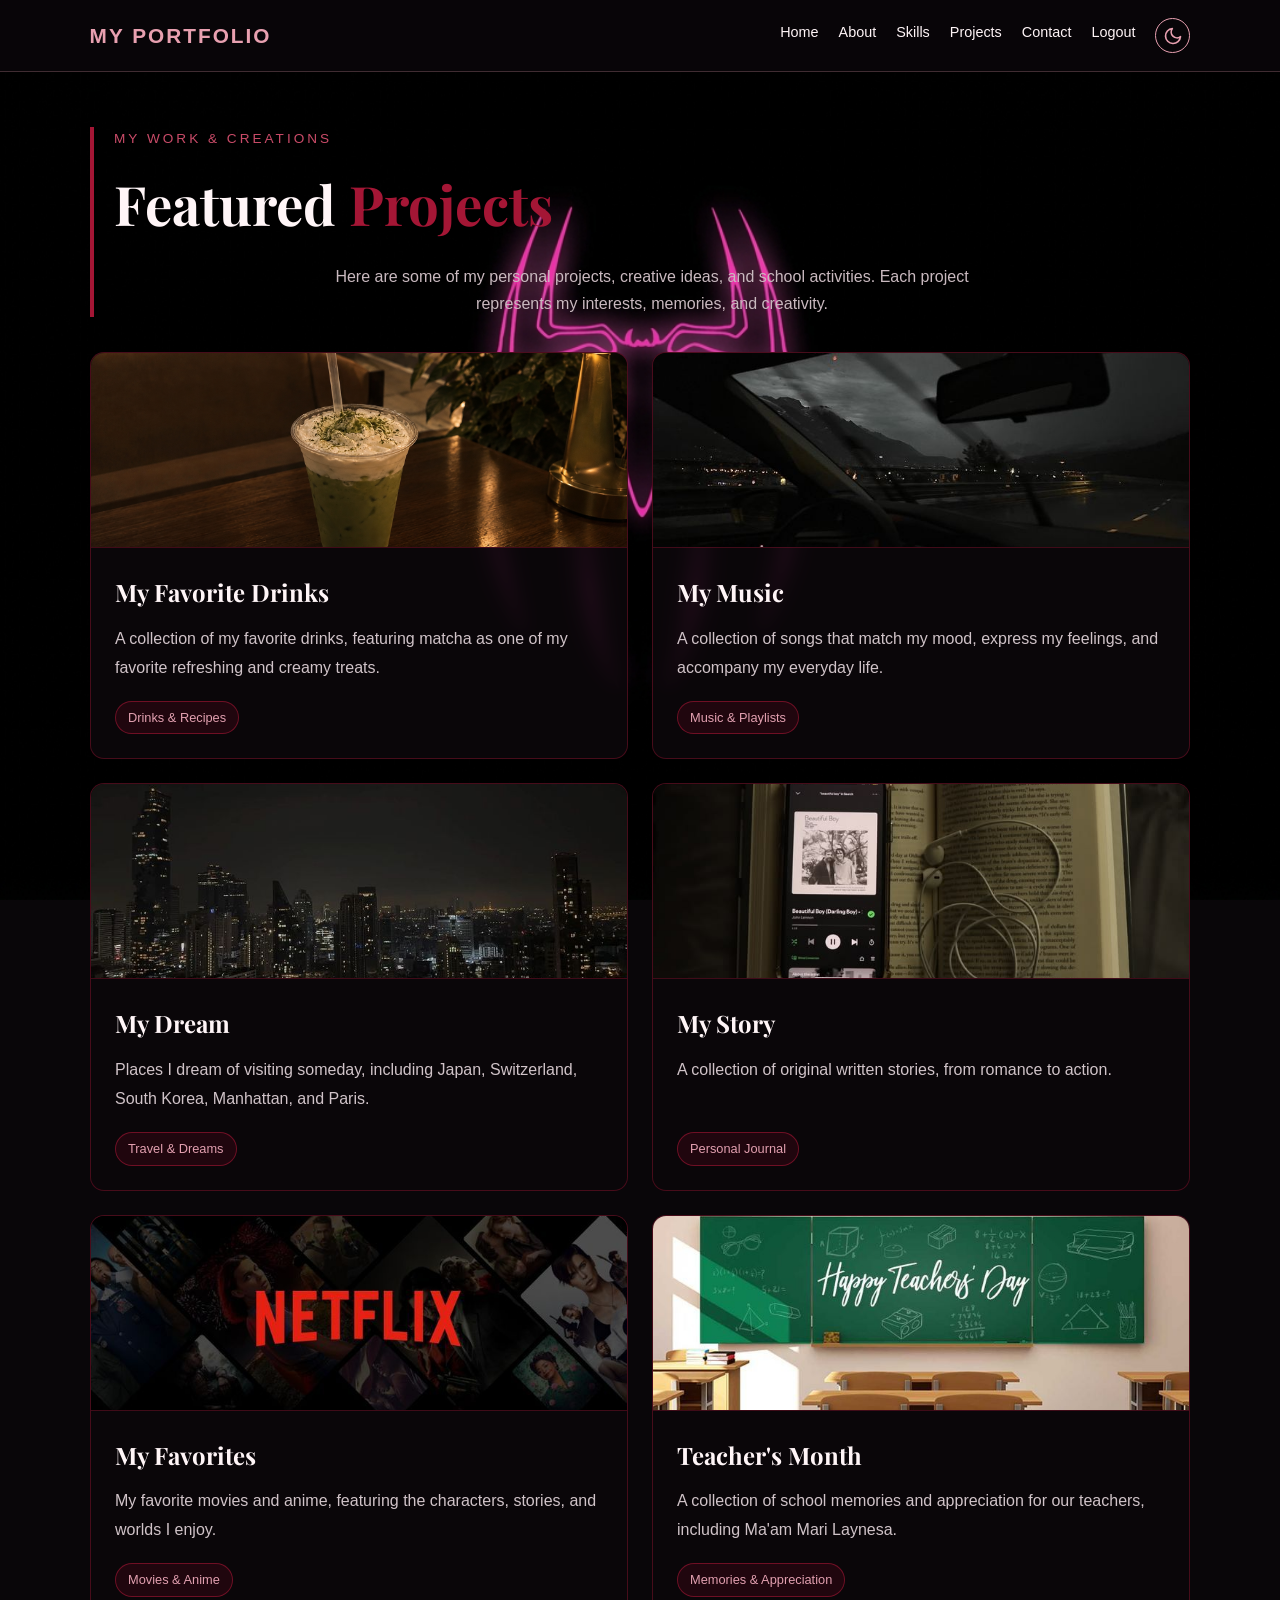
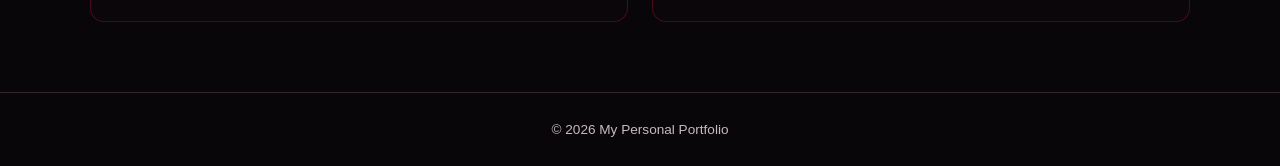
==== projects.html @ 35948d89 "Add files via upload" ====
<!DOCTYPE html>
<html lang="en">
<head>
    <meta charset="UTF-8">
    <meta name="viewport" content="width=device-width, initial-scale=1.0">
    <title>My Projects | My Portfolio</title>
    <link rel="preconnect" href="https://fonts.googleapis.com">
    <link href="https://fonts.googleapis.com/css2?family=Playfair+Display:wght@400;500;600;700&display=swap" rel="stylesheet">
    <link rel="stylesheet" href="style.css">
</head>
<body>
<header>
    <nav class="navbar">
        <a href="home.html" class="logo">MY PORTFOLIO</a>
        <ul class="nav-links">
            <li><a href="home.html">Home</a></li>
            <li><a href="about.html">About</a></li>
            <li><a href="skills.html">Skills</a></li>
            <li><a href="projects.html" class="active">Projects</a></li>
            <li><a href="contact.html">Contact</a></li>
            <li><a href="index.html" class="logout-btn">Logout</a></li>
            <li>
                <button id="theme-toggle" class="theme-toggle" aria-label="Toggle Theme">
                    <svg id="moon-icon" xmlns="http://www.w3.org/2000/svg" width="20" height="20" viewBox="0 0 24 24" fill="none" stroke="currentColor" stroke-width="2" stroke-linecap="round" stroke-linejoin="round">
                        <path d="M21 12.79A9 9 0 1 1 11.21 3 7 7 0 0 0 21 12.79z"></path>
                    </svg>
                    <svg id="sun-icon" xmlns="http://www.w3.org/2000/svg" width="20" height="20" viewBox="0 0 24 24" fill="none" stroke="currentColor" stroke-width="2" stroke-linecap="round" stroke-linejoin="round" style="display: none;">
                        <circle cx="12" cy="12" r="5"></circle>
                        <line x1="12" y1="1" x2="12" y2="3"></line>
                        <line x1="12" y1="21" x2="12" y2="23"></line>
                        <line x1="4.22" y1="4.22" x2="5.64" y2="5.64"></line>
                        <line x1="18.36" y1="18.36" x2="19.78" y2="19.78"></line>
                        <line x1="1" y1="12" x2="3" y2="12"></line>
                        <line x1="21" y1="12" x2="23" y2="12"></line>
                        <line x1="4.22" y1="19.78" x2="5.64" y2="18.36"></line>
                        <line x1="18.36" y1="5.64" x2="19.78" y2="4.22"></line>
                    </svg>
                </button>
            </li>
        </ul>
    </nav>
</header>

<main class="page-content">
    <section class="projects-section" id="projects-top">
        <div class="projects-header">
            <p class="welcome-text">MY WORK & CREATIONS</p>
            <h1>Featured <span>Projects</span></h1>
            <p class="section-description">
                Here are some of my personal projects, creative ideas,
                and school activities. Each project represents my
                interests, memories, and creativity.
            </p>
        </div>

        <div class="projects-grid">
            <article class="project-card">
                <div class="project-image">
                    <img src="matcha.jpg" alt="Matcha Frappe Shake">
                </div>
                <div class="project-info">
                    <h2>My Favorite Drinks</h2>
                    <p>
                        A collection of my favorite drinks, featuring matcha
                        as one of my favorite refreshing and creamy treats.
                    </p>
                    <a href="https://dyanne-brtz.github.io/1st-project-ITE/" class="project-category" target="_blank">Drinks & Recipes</a>
                </div>
            </article>

            <article class="project-card">
                <div class="project-image">
                    <img src="night-drive.jpg" alt="My Music Playlist">
                </div>
                <div class="project-info">
                    <h2>My Music</h2>
                    <p>
                        A collection of songs that match my mood,
                        express my feelings, and accompany my everyday life.
                    </p>
                    <a href="https://dyanne-brtz.github.io/2nd-Project-ITE/" class="project-category" target="_blank">Music & Playlists</a>
                </div>
            </article>

            <article class="project-card">
                <div class="project-image">
                    <img src="dream-cover.jpg" alt="My Dream">
                </div>
                <div class="project-info">
                    <h2>My Dream</h2>
                    <p>
                        Places I dream of visiting someday, including
                        Japan, Switzerland, South Korea, Manhattan, and Paris.
                    </p>
                    <a href="https://dyanne-brtz.github.io/3rd-Project-ITE/" class="project-category" target="_blank">Travel & Dreams</a>
                </div>
            </article>

            <article class="project-card">
                <div class="project-image">
                    <img src="mystory-cover.jpg" alt="My Story Cover">
                </div>
                <div class="project-info">
                    <h2>My Story</h2>
                    <p>
                        A collection of original written stories, 
                        from romance to action.
                    </p>
                    <a href="https://dyanne-brtz.github.io/4th-Project-ITE/" class="project-category" target="_blank">Personal Journal</a>
                </div>
            </article>

            <article class="project-card">
                <div class="project-image">
                    <img src="my favorites.jpg" alt="My Favorites">
                </div>
                <div class="project-info">
                    <h2>My Favorites</h2>
                    <p>
                        My favorite movies and anime, featuring the
                        characters, stories, and worlds I enjoy.
                    </p>
                    <a href="https://dyanne-brtz.github.io/5th-Project-ITE/" class="project-category" target="_blank">Movies & Anime</a>
                </div>
            </article>

            <article class="project-card">
                <div class="project-image">
                    <img src="teachers month.jpg" alt="Teacher's Month">
                </div>
                <div class="project-info">
                    <h2>Teacher's Month</h2>
                    <p>
                        A collection of school memories and appreciation
                        for our teachers, including Ma'am Mari Laynesa.
                    </p>
                    <a href="https://dyanne-brtz.github.io/6th-Project-ITE/" class="project-category" target="_blank">Memories & Appreciation</a>
                </div>
            </article>
        </div>
    </section>
</main>

<footer>
    <p>© 2026 My Personal Portfolio</p>
</footer>
<script src="theme.js"></script>
</body>
</html>
---- style.css ----
* {
    margin: 0;
    padding: 0;
    box-sizing: border-box;
}

:root {
    --black: #090609;
    --dark-red: #650b20;
    --red: #a41635;
    --pink: #e8a0b0;
    --white: #fff5f7;
    --muted: #c9b9bf;
    --glass: rgba(15, 7, 12, 0.82);
}

html { scroll-behavior: smooth; }

body {
    min-height: 100vh;
    font-family: Arial, Helvetica, sans-serif;
    color: var(--white);
    background-color: var(--black);
    background-image: url("background-dark.jpg");
    background-position: center;
    background-size: cover;
    background-attachment: fixed;
    line-height: 1.7;
}

body.pin-page {
    background-image:
        linear-gradient(rgba(9, 6, 9, 0.45), rgba(9, 6, 9, 0.70)),
        url("pin-bg.jpg");
    background-position: center;
    background-size: cover;
    background-repeat: no-repeat;
    background-attachment: fixed;
}

a { color: var(--pink); text-decoration: none; transition: 0.3s ease; }
a:hover { color: white; }
button, input { font: inherit; }

.navbar {
    width: 100%;
    padding: 18px 7%;
    display: flex;
    justify-content: space-between;
    align-items: center;
    flex-wrap: wrap;
    gap: 15px;
    background: rgba(9, 6, 9, 0.92);
    border-bottom: 1px solid rgba(232, 160, 176, 0.25);
}

.logo { color: var(--pink); font-size: 1.3rem; font-weight: bold; letter-spacing: 2px; }
.nav-links { display: flex; flex-wrap: wrap; gap: 20px; list-style: none; }
.nav-links a { color: var(--white); font-size: 0.9rem; }
.nav-links a:hover { color: var(--pink); }

section, .page-section { width: min(1100px, 88%); margin: 0 auto; padding: 75px 0; }
.section-title { margin-bottom: 12px; color: var(--pink); font-size: clamp(2rem, 5vw, 3rem); text-align: center; }
.section-description { max-width: 700px; margin: 0 auto 35px; color: var(--muted); text-align: center; }
.small-title { color: var(--pink); font-size: 0.8rem; letter-spacing: 4px; text-transform: uppercase; }
.highlight { color: var(--pink); }

.pin-container { min-height: 100vh; display: flex; justify-content: center; align-items: center; padding: 25px; }
.pin-card {
    width: 100%; max-width: 430px; padding: 45px 35px; text-align: center;
    background: var(--glass); border: 1px solid rgba(232, 160, 176, 0.45);
    border-radius: 20px; box-shadow: 0 0 35px rgba(164, 22, 53, 0.25); backdrop-filter: blur(12px);
}
.pin-card h1 { margin: 15px 0; font-size: clamp(2rem, 6vw, 2.7rem); line-height: 1.2; }
.description { margin-bottom: 25px; color: var(--muted); }
#pin-form { display: flex; flex-direction: column; gap: 12px; }
#pin-form label { text-align: left; font-size: 0.9rem; }
#pin-input {
    width: 100%; padding: 13px; color: white; text-align: center; letter-spacing: 12px;
    background: rgba(255, 255, 255, 0.06); border: 1px solid var(--dark-red); border-radius: 10px; outline: none;
}
#pin-input:focus { border-color: var(--pink); }
#unlock-button, .btn {
    display: inline-block; padding: 12px 22px; color: white; background: var(--dark-red);
    border: 1px solid var(--red); border-radius: 8px; cursor: pointer; transition: 0.3s ease;
}
#unlock-button:hover, .btn:hover { background: var(--red); transform: translateY(-2px); }
#pin-message { min-height: 24px; color: var(--pink); font-size: 0.9rem; }
.footer-text { margin-top: 25px; color: var(--muted); font-size: 0.7rem; letter-spacing: 2px; }

.hero { min-height: 85vh; display: flex; justify-content: center; align-items: center; gap: 45px; }
.hero-content { flex: 1; }
.hero h1 { margin: 15px 0; font-family: 'Playfair Display', Georgia, serif; font-size: clamp(2rem, 4vw, 3.4rem); font-weight: 600; line-height: 1.2; letter-spacing: 0.5px; }
.hero h2 { font-family: 'Playfair Display', serif; font-size: 1.3rem; font-weight: 500; color: var(--pink); margin-bottom: 18px; }
.hero p { max-width: 600px; color: var(--muted); }
.hero-buttons { display: flex; flex-wrap: wrap; gap: 15px; margin-top: 25px; }
.hero-image, .media-placeholder {
    min-height: 280px; display: flex; flex: 1; justify-content: center; align-items: center;
    padding: 25px; color: var(--pink); text-align: center; background: var(--glass);
    border: 1px solid rgba(232, 160, 176, 0.35); border-radius: 18px;
}
.hero-media { flex: 1; display: flex; justify-content: center; align-items: center; }
.profile-image {
    width: 100%; max-width: 350px; height: 400px; object-fit: cover; object-position: center;
    border-radius: 18px; border: 2px solid var(--pink); box-shadow: 0 0 25px rgba(164, 22, 53, 0.35);
}
.verse-wrapper { width: 100%; margin-top: 50px; }
.verse-card {
    background: var(--glass); border: 1px solid rgba(232, 160, 176, 0.22);
    border-radius: 12px; padding: 25px 35px; text-align: center; backdrop-filter: blur(8px); width: 100%;
}
.verse-text { font-family: 'Playfair Display', Georgia, serif; font-size: 1.05rem; font-style: italic; color: var(--white); line-height: 1.7; margin-bottom: 12px; }
.verse-ref { color: var(--pink); font-size: 0.9rem; font-weight: bold; letter-spacing: 1px; text-align: right; }

.card-grid { display: grid; grid-template-columns: repeat(3, minmax(0, 1fr)); gap: 22px; margin-top: 30px; }
.card, .info-card, .contact-card, .project-card {
    padding: 25px; background: var(--glass); border: 1px solid rgba(232, 160, 176, 0.22);
    border-radius: 15px; transition: 0.3s ease; backdrop-filter: blur(8px);
}
.card:hover, .info-card:hover, .contact-card:hover, .project-card:hover {
    border-color: var(--pink); transform: translateY(-5px); box-shadow: 0 10px 25px rgba(164, 22, 53, 0.15);
}
.card h2, .info-card h2, .contact-card h2, .project-card h2 { margin-bottom: 12px; color: var(--pink); }
.card p, .info-card p, .contact-card p, .project-card p { color: var(--muted); }
.skill-card { text-align: center; }
.skill-card h2 { font-size: 1.2rem; }

.about-section { width: min(1100px, 90%); margin: 0 auto; padding: 55px 0 70px; }
.about-header { margin-bottom: 32px; padding-left: 20px; border-left: 4px solid #a41635; }
.about-header .welcome-text { color: #c94b68; font-size: 0.85rem; letter-spacing: 3px; margin-bottom: 8px; }
.about-header h1 { font-family: 'Playfair Display', serif; color: #fff5f7; font-size: clamp(2.5rem, 5vw, 3.5rem); margin: 0 0 12px; }
.about-header h1 span { color: #a41635; }
.about-intro { max-width: 750px; color: #d0c3c8; line-height: 1.9; }
.about-grid { display: grid; grid-template-columns: repeat(2, minmax(0, 1fr)); gap: 22px; }
.about-card {
    padding: 28px; background: rgba(12, 7, 10, 0.88); border: 1px solid rgba(164, 22, 53, 0.45);
    border-radius: 14px; box-shadow: 0 8px 25px rgba(0, 0, 0, 0.18); transition: transform 0.25s ease, border-color 0.25s ease;
}
.about-card:hover { transform: translateY(-4px); border-color: #a41635; }
.about-card h2 { color: #c94b68; font-size: 1.25rem; margin: 0 0 16px; }
.about-card p { color: #d0c3c8; font-size: 0.98rem; line-height: 1.9; margin: 8px 0; }
.about-card strong { color: #fff5f7; }
.goals-card { grid-column: 1 / -1; }

.skills-page > .small-title { text-align: center; }
.skills-page .section-title { font-family: 'Playfair Display', Georgia, serif; font-size: clamp(2.2rem, 5vw, 3.2rem); letter-spacing: 1px; margin-top: 10px; }
.skills-page .section-description { max-width: 600px; }
.skills-grid { gap: 24px; }
.skills-grid .skill-card {
    position: relative; text-align: left; min-height: 235px; padding: 30px 25px;
    background: rgba(18, 8, 14, 0.82); border: 1px solid rgba(232, 160, 176, 0.3);
    border-radius: 18px; backdrop-filter: blur(12px); transition: transform 0.3s ease, border-color 0.3s ease, box-shadow 0.3s ease;
}
.skills-grid .skill-card:hover { transform: translateY(-7px); border-color: var(--pink); box-shadow: 0 10px 30px rgba(164, 22, 53, 0.25); }
.skill-icon {
    display: inline-flex; align-items: center; justify-content: center; width: 45px; height: 45px;
    margin-bottom: 20px; color: var(--pink); font-size: 1.5rem;
    background: rgba(164, 22, 53, 0.16); border: 1px solid rgba(232, 160, 176, 0.35); border-radius: 14px;
}
.skills-grid .skill-card h2 { font-family: 'Playfair Display', Georgia, serif; font-size: 1.3rem; margin-bottom: 8px; }
.skills-grid .skill-card p { font-size: 0.92rem; line-height: 1.7; }
.skill-tag {
    display: inline-block; margin-top: 18px; padding: 5px 11px; color: var(--pink);
    font-size: 0.75rem; border: 1px solid rgba(232, 160, 176, 0.3); border-radius: 30px; background: rgba(164, 22, 53, 0.12);
}

.projects-section { width: min(1100px, 90%); margin: 0 auto; padding: 55px 0 70px; }
.projects-header { margin-bottom: 32px; padding-left: 20px; border-left: 4px solid #a41635; }
.projects-header .welcome-text { color: #c94b68; font-size: 0.85rem; letter-spacing: 3px; margin-bottom: 8px; }
.projects-header h1 { font-family: 'Playfair Display', serif; color: #fff5f7; font-size: clamp(2.3rem, 5vw, 3.4rem); margin: 0 0 12px; }
.projects-header h1 span { color: #a41635; }
.projects-grid { display: grid; grid-template-columns: repeat(2, minmax(0, 1fr)); gap: 24px; align-items: stretch; }
.projects-grid .project-card {
    display: flex; flex-direction: column; min-width: 0; padding: 0; overflow: hidden;
    background: rgba(12, 7, 10, 0.90); border: 1px solid rgba(164, 22, 53, 0.4); border-radius: 14px;
}
.projects-grid .project-card .project-image {
    width: 100%; height: 195px; min-height: 0; margin: 0; padding: 0;
    overflow: hidden; border: none; border-bottom: 1px solid rgba(164, 22, 53, 0.35); border-radius: 0;
}
.projects-grid .project-card .project-image img { display: block; width: 100%; height: 100%; object-fit: cover; }
.projects-grid .project-info { padding: 24px; display: flex; flex-direction: column; flex-grow: 1; }
.projects-grid .project-info h2 { margin-bottom: 12px; color: #fff5f7; font-family: 'Playfair Display', Georgia, serif; }
.projects-grid .project-info > p:not(.project-category) { margin-bottom: 18px; color: #d0c3c8; line-height: 1.8; flex-grow: 1; }
.projects-grid .project-info .project-category {
    display: inline-block; padding: 5px 12px; color: #e2a0b0; font-size: 0.8rem;
    background: rgba(101, 11, 32, 0.25); border: 1px solid rgba(164, 22, 53, 0.6);
    border-radius: 20px; align-self: flex-start; margin-bottom: 0; transition: 0.3s;
}
.projects-grid .project-info .project-category:hover { background: #a41635; color: #fff; }

.contact-card { max-width: 650px; margin: 30px auto 0; text-align: center; }
.contact-label { margin-top: 20px; color: var(--pink) !important; font-weight: bold; }

footer {
    padding: 25px 15px; color: var(--muted); text-align: center;
    background: rgba(9, 6, 9, 0.85); border-top: 1px solid rgba(232, 160, 176, 0.2); font-size: 0.85rem;
}

.theme-toggle {
    background: transparent; border: 1px solid var(--pink); color: var(--pink);
    width: 35px; height: 35px; border-radius: 50%; cursor: pointer;
    display: flex; align-items: center; justify-content: center; font-size: 1.2rem; transition: 0.3s ease;
}
.theme-toggle:hover { background: var(--pink); color: var(--black); transform: scale(1.1); }

@media (max-width: 800px) {
    .navbar { justify-content: center; text-align: center; }
    .nav-links { justify-content: center; gap: 12px; }
    .hero { flex-direction: column; text-align: center; }
    .hero-buttons { justify-content: center; }
    .card-grid { grid-template-columns: repeat(2, minmax(0, 1fr)); }
    .about-content { grid-template-columns: 1fr; }
}

@media (max-width: 700px) {
    .about-section { padding: 35px 0 50px; }
    .about-grid { grid-template-columns: 1fr; gap: 16px; }
    .about-card { padding: 22px; }
    .goals-card { grid-column: auto; }
    .projects-section { padding: 35px 0 50px; }
    .projects-grid { grid-template-columns: 1fr; gap: 18px; }
}

@media (max-width: 520px) {
    section, .page-section { width: 90%; padding: 50px 0; }
    .card-grid { grid-template-columns: 1fr; }
    .pin-card { padding: 35px 22px; }
    .nav-links { gap: 10px; }
    .nav-links a { font-size: 0.8rem; }
}

body.light-mode {
    background-color: #f4f4f9 !important;
    color: #1a1a1a !important;
    background-image: url("background-light.jpg") !important;
    background-position: center !important;
    background-size: cover !important;
    background-attachment: fixed !important;
}

body.light-mode .navbar {
    background: rgba(255, 255, 255, 0.95) !important;
    border-bottom: 1px solid rgba(164, 22, 53, 0.2) !important;
}

body.light-mode footer {
    background: rgba(255, 255, 255, 0.95) !important;
    color: #555 !important;
    border-top: 1px solid rgba(164, 22, 53, 0.2) !important;
}

body.light-mode .logo,
body.light-mode .nav-links a,
body.light-mode .logout-btn {
    color: #a41635 !important;
}

body.light-mode .theme-toggle {
    background: rgba(255, 255, 255, 0.7);
    color: #a41635;
}

body.light-mode .hero h1,
body.light-mode .hero h2,
body.light-mode .welcome-text,
body.light-mode .verse-text,
body.light-mode .intro,
body.light-mode .pin-card h1,
body.light-mode .about-header h1,
body.light-mode .projects-header h1 {
    color: #1a1a1a !important;
}

body.light-mode .hero h1 span,
body.light-mode .about-header h1 span,
body.light-mode .projects-header h1 span {
    color: #a41635 !important;
}

body.light-mode .section-description,
body.light-mode .description,
body.light-mode .about-intro,
body.light-mode .footer-text,
body.light-mode .small-title {
    color: #555 !important;
}

body.light-mode .pin-card,
body.light-mode .verse-card,
body.light-mode .card,
body.light-mode .info-card,
body.light-mode .contact-card,
body.light-mode .project-card,
body.light-mode .about-card,
body.light-mode .hero-image,
body.light-mode .media-placeholder {
    background: rgba(255, 255, 255, 0.95) !important;
    border: 1px solid rgba(164, 22, 53, 0.3) !important;
    box-shadow: 0 5px 15px rgba(0, 0, 0, 0.05) !important;
    backdrop-filter: none !important;
}

body.light-mode .skills-grid .skill-card {
    background: rgba(255, 255, 255, 0.95) !important;
    border: 1px solid rgba(164, 22, 53, 0.3) !important;
    backdrop-filter: none !important;
}

body.light-mode .about-header,
body.light-mode .projects-header {
    border-left: 4px solid #a41635 !important;
}

body.light-mode .project-image {
    background: rgba(164, 22, 53, 0.08) !important;
    border-color: rgba(164, 22, 53, 0.3) !important;
}

body.light-mode .project-info h2,
body.light-mode .card h2,
body.light-mode .info-card h2,
body.light-mode .contact-card h2,
body.light-mode .about-card h2 {
    color: #1a1a1a !important;
}

body.light-mode .project-info > p:not(.project-category),
body.light-mode .about-card p,
body.light-mode .about-intro,
body.light-mode .card p,
body.light-mode .info-card p,
body.light-mode .contact-card p,
body.light-mode .skills-grid .skill-card p {
    color: #333 !important;
}

body.light-mode .about-card strong {
    color: #1a1a1a !important;
}

body.light-mode .skills-grid .skill-card h2,
body.light-mode .project-info h2 {
    color: #1a1a1a !important;
}

body.light-mode #pin-input {
    background: rgba(255, 255, 255, 0.9) !important;
    border: 1px solid #a41635 !important;
    color: #1a1a1a !important;
}

body.light-mode #pin-form label {
    color: #1a1a1a !important;
}

body.light-mode #pin-message {
    color: #a41635 !important;
}

body.light-mode .skill-tag,
body.light-mode .project-category,
body.light-mode a.project-category {
    background: rgba(164, 22, 53, 0.1) !important;
    border: 1px solid rgba(164, 22, 53, 0.4) !important;
    color: #a41635 !important;
}

body.light-mode .project-category:hover {
    background: #a41635 !important;
    color: #fff !important;
}

.top-clock {
    text-align: center;
    padding: 10px 15px;
    background: rgba(9, 6, 9, 0.85);
    border-bottom: 1px solid rgba(232, 160, 176, 0.15);
    font-size: 0.85rem;
    letter-spacing: 2px;
    color: var(--pink);
    font-weight: bold;
    text-shadow: 0 0 10px rgba(232, 160, 176, 0.4);
}

body.light-mode .top-clock {
    background: rgba(255, 255, 255, 0.95) !important;
    color: #a41635 !important;
    border-bottom: 1px solid rgba(164, 22, 53, 0.2) !important;
    text-shadow: none;
}
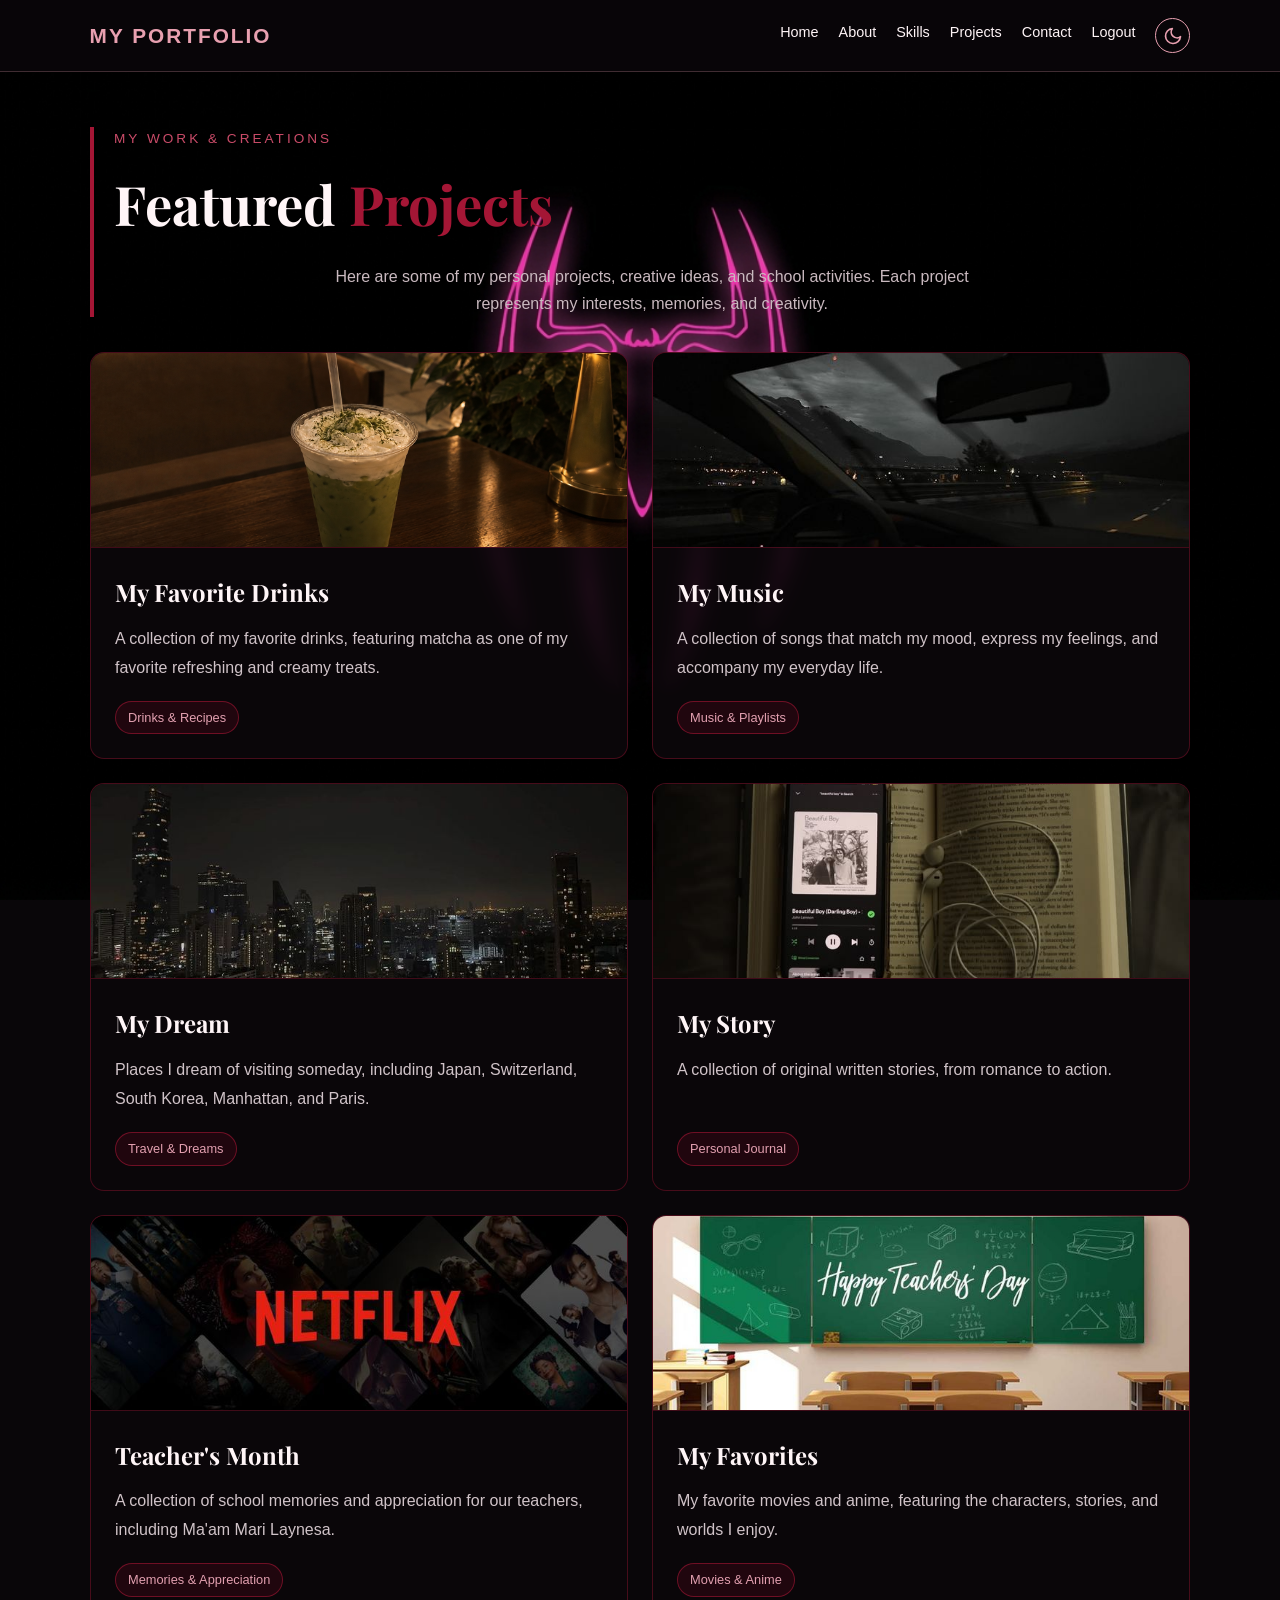
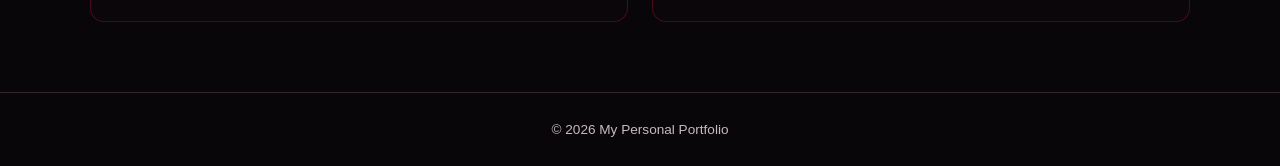
==== commit 6ae2b1c4: "Fix HTML encoding issues in projects.html" ====
--- a/projects.html
+++ b/projects.html
@@ -115,12 +115,12 @@
                     <img src="my favorites.jpg" alt="My Favorites">
                 </div>
                 <div class="project-info">
-                    <h2>My Favorites</h2>
+                    <h2>Teacher's Month</h2>
                     <p>
-                        My favorite movies and anime, featuring the
-                        characters, stories, and worlds I enjoy.
+                        A collection of school memories and appreciation
+                        for our teachers, including Ma'am Mari Laynesa.
                     </p>
-                    <a href="https://dyanne-brtz.github.io/5th-Project-ITE/" class="project-category" target="_blank">Movies & Anime</a>
+                    <a href="https://dyanne-brtz.github.io/6th-Project-ITE/" class="project-category" target="_blank">Memories & Appreciation</a>
                 </div>
             </article>
 
@@ -129,12 +129,12 @@
                     <img src="teachers month.jpg" alt="Teacher's Month">
                 </div>
                 <div class="project-info">
-                    <h2>Teacher's Month</h2>
+                    <h2>My Favorites</h2>
                     <p>
-                        A collection of school memories and appreciation
-                        for our teachers, including Ma'am Mari Laynesa.
+                        My favorite movies and anime, featuring the
+                        characters, stories, and worlds I enjoy. 
                     </p>
-                    <a href="https://dyanne-brtz.github.io/6th-Project-ITE/" class="project-category" target="_blank">Memories & Appreciation</a>
+                    <a href="href="https://dyanne-brtz.github.io/5th-Project-ITE/" class="project-category" target="_blank">Movies & Anime</a>
                 </div>
             </article>
         </div>
@@ -146,4 +146,4 @@
 </footer>
 <script src="theme.js"></script>
 </body>
-</html>+</html>
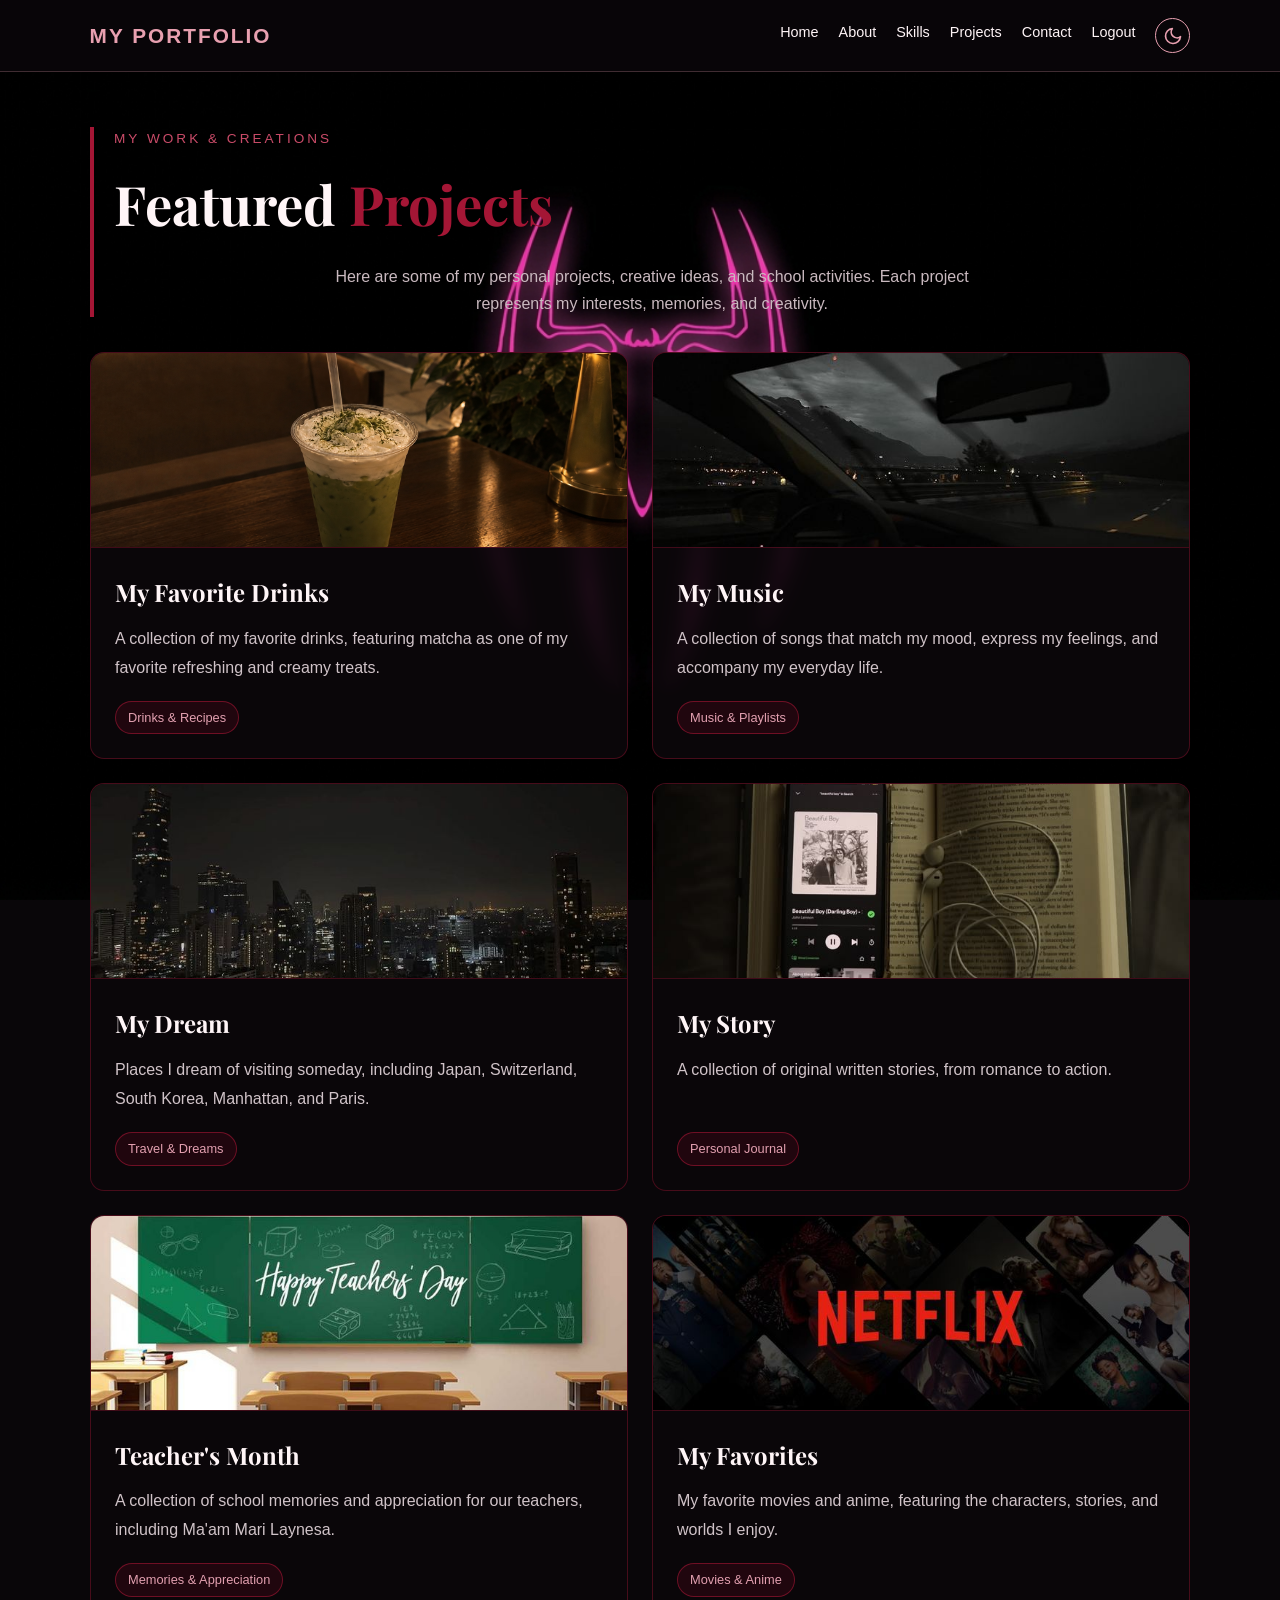
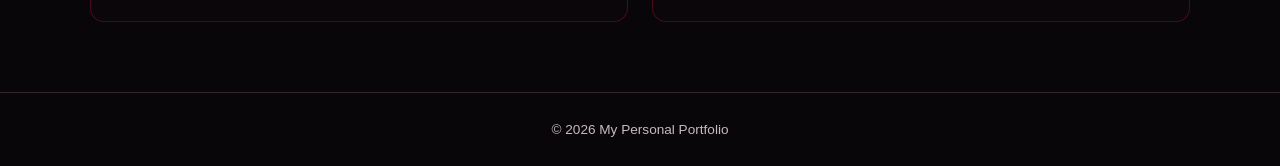
==== commit eb56d1ce: "Add files via upload" ====
--- a/projects.html
+++ b/projects.html
@@ -112,7 +112,7 @@
 
             <article class="project-card">
                 <div class="project-image">
-                    <img src="my favorites.jpg" alt="My Favorites">
+                    <img src="teachers month.jpg" alt="Teacher's Month">
                 </div>
                 <div class="project-info">
                     <h2>Teacher's Month</h2>
@@ -126,15 +126,15 @@
 
             <article class="project-card">
                 <div class="project-image">
-                    <img src="teachers month.jpg" alt="Teacher's Month">
+                    <img src="my favorites.jpg" alt="My Favorites">
                 </div>
                 <div class="project-info">
                     <h2>My Favorites</h2>
                     <p>
                         My favorite movies and anime, featuring the
-                        characters, stories, and worlds I enjoy. 
+                        characters, stories, and worlds I enjoy.
                     </p>
-                    <a href="href="https://dyanne-brtz.github.io/5th-Project-ITE/" class="project-category" target="_blank">Movies & Anime</a>
+                    <a href="https://dyanne-brtz.github.io/5th-Project-ITE/" class="project-category" target="_blank">Movies & Anime</a>
                 </div>
             </article>
         </div>
@@ -146,4 +146,4 @@
 </footer>
 <script src="theme.js"></script>
 </body>
-</html>
+</html>
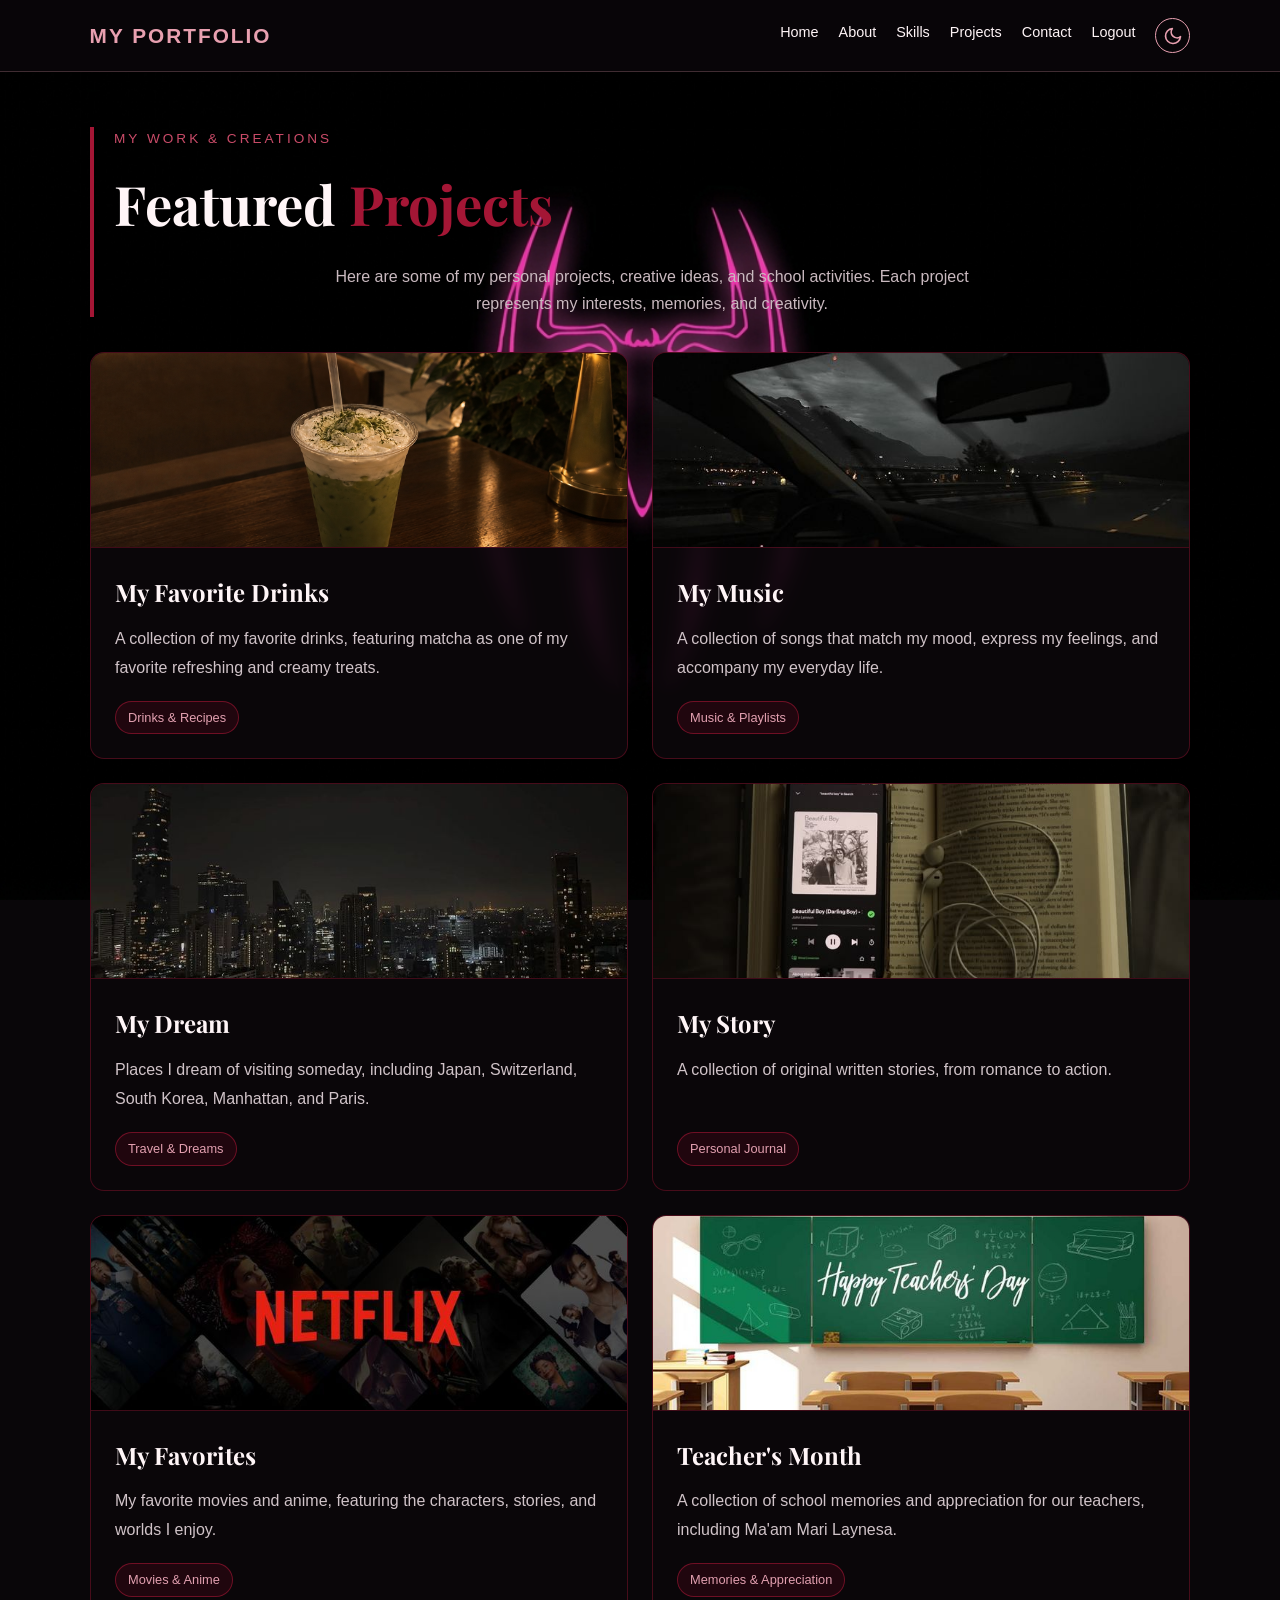
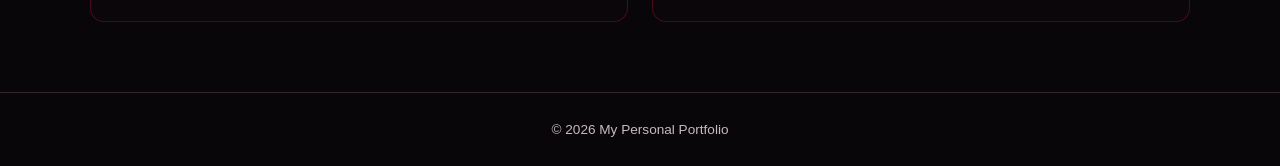
==== commit 2aea1dfc: "Add files via upload" ====
--- a/projects.html
+++ b/projects.html
@@ -112,6 +112,21 @@
 
             <article class="project-card">
                 <div class="project-image">
+                    <img src="my favorites.jpg" alt="My Favorites">
+                </div>
+                <div class="project-info">
+                    <h2>My Favorites</h2>
+                    <p>
+                        My favorite movies and anime, featuring the
+                        characters, stories, and worlds I enjoy.
+                    </p>
+                    <!-- IPINAGPALIT: Papuntang 6th-Project-ITE -->
+                    <a href="https://dyanne-brtz.github.io/6th-Project-ITE/" class="project-category" target="_blank">Movies & Anime</a>
+                </div>
+            </article>
+
+            <article class="project-card">
+                <div class="project-image">
                     <img src="teachers month.jpg" alt="Teacher's Month">
                 </div>
                 <div class="project-info">
@@ -120,21 +135,8 @@
                         A collection of school memories and appreciation
                         for our teachers, including Ma'am Mari Laynesa.
                     </p>
-                    <a href="https://dyanne-brtz.github.io/6th-Project-ITE/" class="project-category" target="_blank">Memories & Appreciation</a>
-                </div>
-            </article>
-
-            <article class="project-card">
-                <div class="project-image">
-                    <img src="my favorites.jpg" alt="My Favorites">
-                </div>
-                <div class="project-info">
-                    <h2>My Favorites</h2>
-                    <p>
-                        My favorite movies and anime, featuring the
-                        characters, stories, and worlds I enjoy.
-                    </p>
-                    <a href="https://dyanne-brtz.github.io/5th-Project-ITE/" class="project-category" target="_blank">Movies & Anime</a>
+                    <!-- IPINAGPALIT: Papuntang 5th-Project-ITE -->
+                    <a href="https://dyanne-brtz.github.io/5th-Project-ITE/" class="project-category" target="_blank">Memories & Appreciation</a>
                 </div>
             </article>
         </div>
